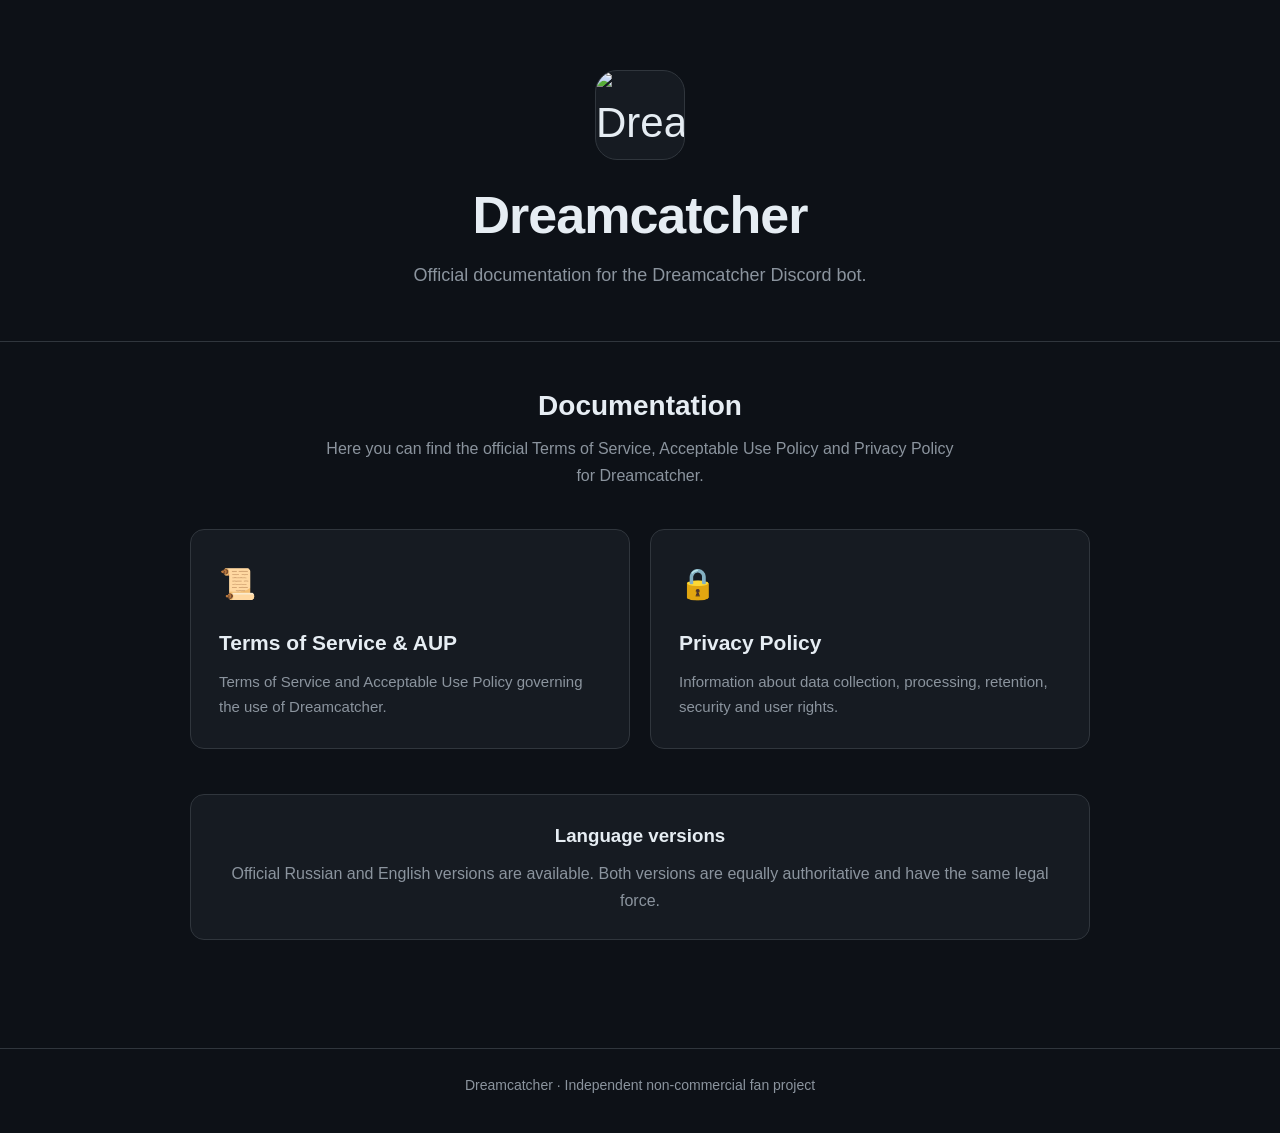
==== index.html @ 42b3a56c "Update index.html" ====
<!DOCTYPE html><html lang="en"><head><meta charset="UTF-8"><meta name="viewport" content="width=device-width, initial-scale=1.0"><title>Dreamcatcher Documentation</title><link rel="stylesheet" href="style.css"></head><body>
<header class="hero"><div class="container"><img class="logo" src="logo.png" alt="Dreamcatcher logo"><h1>Dreamcatcher</h1><p class="subtitle">Official documentation for the Dreamcatcher Discord bot.</p></div></header>
<main><div class="container"><section class="intro"><h2>Documentation</h2><p>Here you can find the official Terms of Service, Acceptable Use Policy and Privacy Policy for Dreamcatcher.</p></section>
<section class="documents"><a class="card" href="terms.html"><div class="card-icon">📜</div><h3>Terms of Service &amp; AUP</h3><p>Terms of Service and Acceptable Use Policy governing the use of Dreamcatcher.</p></a>
<a class="card" href="privacy.html"><div class="card-icon">🔒</div><h3>Privacy Policy</h3><p>Information about data collection, processing, retention, security and user rights.</p></a></section>
<section class="languages"><h3>Language versions</h3><p>Official Russian and English versions are available. Both versions are equally authoritative and have the same legal force.</p></section></div></main>
<footer><div class="container">Dreamcatcher · Independent non-commercial fan project</div></footer></body></html>
---- style.css ----
*{box-sizing:border-box}
body{margin:0;font-family:-apple-system,BlinkMacSystemFont,"Segoe UI",Roboto,Helvetica,Arial,sans-serif;background:#0d1117;color:#e6edf3;line-height:1.7}
.container{width:min(900px,calc(100% - 32px));margin:0 auto}
header{padding:45px 0 30px;border-bottom:1px solid #30363d}
.hero{padding:70px 0 50px;text-align:center}
.logo{width:90px;height:90px;margin:0 auto 24px;border-radius:22px;background:#161b22;border:1px solid #30363d;display:flex;align-items:center;justify-content:center;font-size:42px}
.back{display:inline-block;margin-bottom:25px;color:#8b949e;text-decoration:none;font-size:14px}
.back:hover{color:#e6edf3}
h1{margin:0;font-size:clamp(32px,7vw,52px);line-height:1.2;letter-spacing:-1px}
.subtitle{margin:14px auto 0;max-width:650px;color:#8b949e;font-size:18px}
main{padding:45px 0 70px}
.intro{text-align:center;margin-bottom:40px}.intro h2{margin-bottom:10px;font-size:28px}.intro p{margin:0 auto;max-width:650px;color:#8b949e}
.documents{display:grid;grid-template-columns:repeat(2,1fr);gap:20px}
.card{display:block;padding:28px;background:#161b22;border:1px solid #30363d;border-radius:14px;color:inherit;text-decoration:none;transition:border-color .2s ease,transform .2s ease}
.card:hover{border-color:#8b949e;transform:translateY(-2px)}
.card-icon{font-size:30px;margin-bottom:16px}.card h3{margin:0 0 8px;font-size:21px}.card p{margin:0;color:#8b949e;font-size:15px}
.language-switch{display:flex;gap:8px;margin-top:28px}.language-switch button{padding:9px 16px;border:1px solid #30363d;border-radius:8px;background:#161b22;color:#8b949e;cursor:pointer;font-size:14px}.language-switch button.active{color:#e6edf3;border-color:#8b949e}
.document{display:none}.document.active{display:block}.update{color:#8b949e;margin-bottom:35px}
section{margin-bottom:38px}h2{margin:0 0 14px;font-size:23px;line-height:1.35}p{margin:0 0 15px}ul{margin:0 0 18px;padding-left:25px}li{margin-bottom:7px}
a{color:#58a6ff}.note,.languages{margin-top:45px;padding:25px;background:#161b22;border:1px solid #30363d;border-radius:14px;color:#8b949e}.languages{text-align:center}.languages h3{margin:0 0 8px;color:#e6edf3}.languages p{margin:0}
footer{padding:25px 0 35px;text-align:center;border-top:1px solid #30363d;color:#8b949e;font-size:14px}
@media(max-width:650px){.documents{grid-template-columns:1fr}.hero{padding:50px 0 40px}main{padding:35px 0 55px}h2{font-size:21px}}
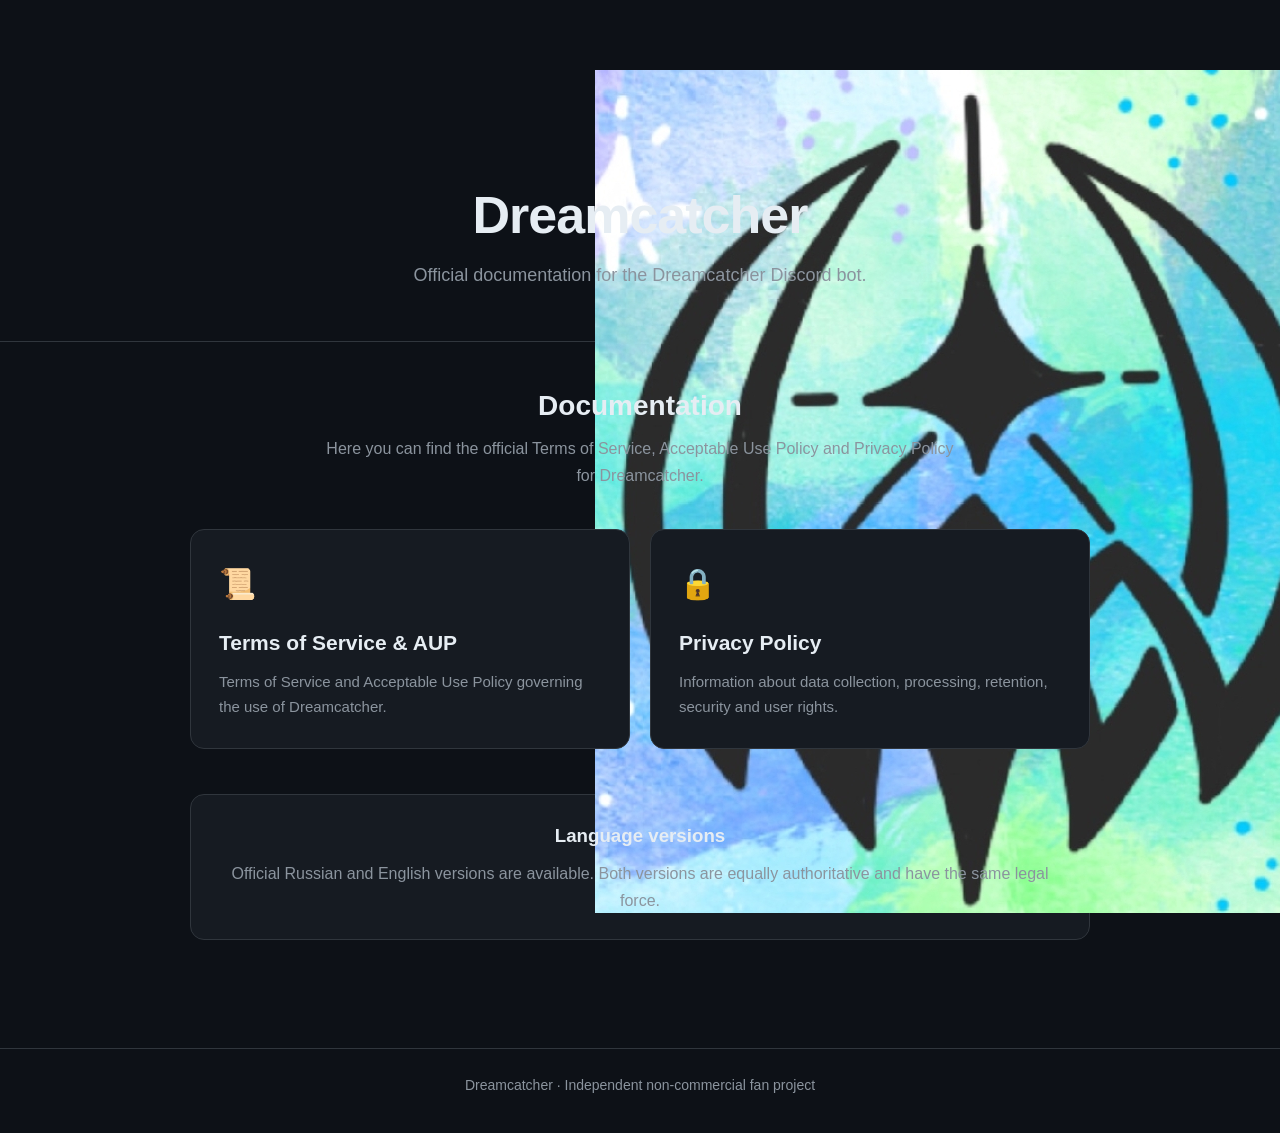
==== commit 87fd4363: "Update index.html" ====
--- a/index.html
+++ b/index.html
@@ -1,5 +1,5 @@
 <!DOCTYPE html><html lang="en"><head><meta charset="UTF-8"><meta name="viewport" content="width=device-width, initial-scale=1.0"><title>Dreamcatcher Documentation</title><link rel="stylesheet" href="style.css"></head><body>
-<header class="hero"><div class="container"><img class="logo" src="logo.png" alt="Dreamcatcher logo"><h1>Dreamcatcher</h1><p class="subtitle">Official documentation for the Dreamcatcher Discord bot.</p></div></header>
+<header class="hero"><div class="container"><div class="logo"><img src="logo.png" alt="Dreamcatcher logo"></div><h1>Dreamcatcher</h1><p class="subtitle">Official documentation for the Dreamcatcher Discord bot.</p></div></header>
 <main><div class="container"><section class="intro"><h2>Documentation</h2><p>Here you can find the official Terms of Service, Acceptable Use Policy and Privacy Policy for Dreamcatcher.</p></section>
 <section class="documents"><a class="card" href="terms.html"><div class="card-icon">📜</div><h3>Terms of Service &amp; AUP</h3><p>Terms of Service and Acceptable Use Policy governing the use of Dreamcatcher.</p></a>
 <a class="card" href="privacy.html"><div class="card-icon">🔒</div><h3>Privacy Policy</h3><p>Information about data collection, processing, retention, security and user rights.</p></a></section>
--- a/style.css
+++ b/style.css
@@ -3,7 +3,7 @@
 .container{width:min(900px,calc(100% - 32px));margin:0 auto}
 header{padding:45px 0 30px;border-bottom:1px solid #30363d}
 .hero{padding:70px 0 50px;text-align:center}
-.logo{width:90px;height:90px;margin:0 auto 24px;border-radius:22px;background:#161b22;border:1px solid #30363d;display:flex;align-items:center;justify-content:center;font-size:42px}
+.logo{width:90px;height:90px;margin:0 auto 24px;display:block;object-fit:contain;border-radius:22px}
 .back{display:inline-block;margin-bottom:25px;color:#8b949e;text-decoration:none;font-size:14px}
 .back:hover{color:#e6edf3}
 h1{margin:0;font-size:clamp(32px,7vw,52px);line-height:1.2;letter-spacing:-1px}
@@ -19,4 +19,4 @@
 section{margin-bottom:38px}h2{margin:0 0 14px;font-size:23px;line-height:1.35}p{margin:0 0 15px}ul{margin:0 0 18px;padding-left:25px}li{margin-bottom:7px}
 a{color:#58a6ff}.note,.languages{margin-top:45px;padding:25px;background:#161b22;border:1px solid #30363d;border-radius:14px;color:#8b949e}.languages{text-align:center}.languages h3{margin:0 0 8px;color:#e6edf3}.languages p{margin:0}
 footer{padding:25px 0 35px;text-align:center;border-top:1px solid #30363d;color:#8b949e;font-size:14px}
-@media(max-width:650px){.documents{grid-template-columns:1fr}.hero{padding:50px 0 40px}main{padding:35px 0 55px}h2{font-size:21px}}+@media(max-width:650px){.documents{grid-template-columns:1fr}.hero{padding:50px 0 40px}main{padding:35px 0 55px}h2{font-size:21px}}
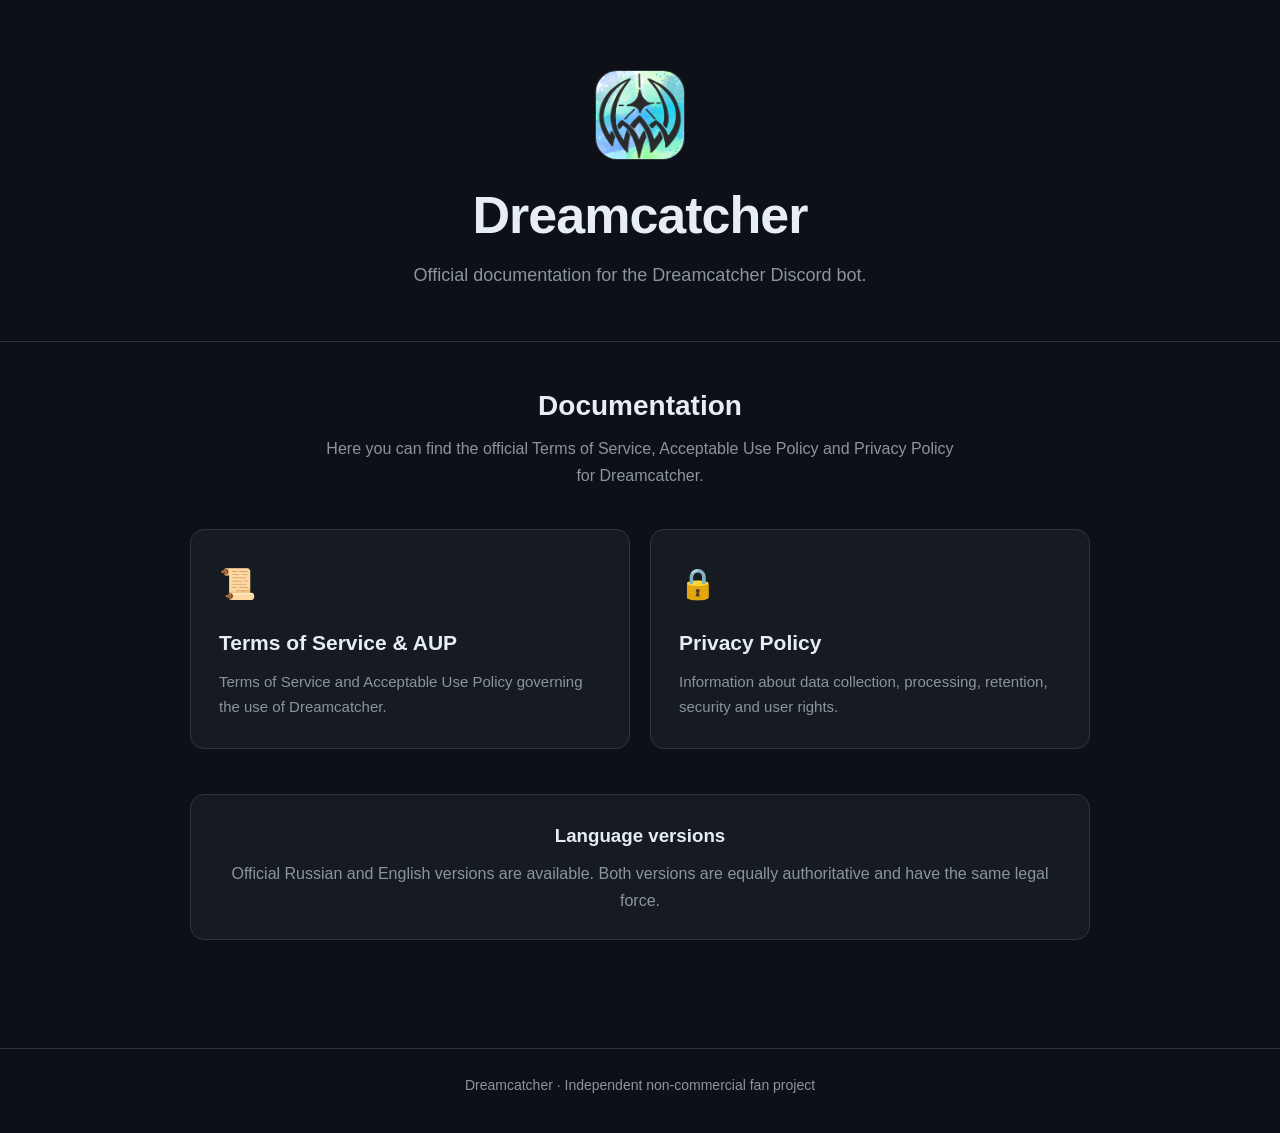
==== commit 51b7326c: "Update index.html" ====
--- a/index.html
+++ b/index.html
@@ -1,5 +1,5 @@
 <!DOCTYPE html><html lang="en"><head><meta charset="UTF-8"><meta name="viewport" content="width=device-width, initial-scale=1.0"><title>Dreamcatcher Documentation</title><link rel="stylesheet" href="style.css"></head><body>
-<header class="hero"><div class="container"><div class="logo"><img src="logo.png" alt="Dreamcatcher logo"></div><h1>Dreamcatcher</h1><p class="subtitle">Official documentation for the Dreamcatcher Discord bot.</p></div></header>
+<header class="hero"><div class="container"><img class="logo" src="logo.png" alt="Dreamcatcher logo"><h1>Dreamcatcher</h1><p class="subtitle">Official documentation for the Dreamcatcher Discord bot.</p></div></header>
 <main><div class="container"><section class="intro"><h2>Documentation</h2><p>Here you can find the official Terms of Service, Acceptable Use Policy and Privacy Policy for Dreamcatcher.</p></section>
 <section class="documents"><a class="card" href="terms.html"><div class="card-icon">📜</div><h3>Terms of Service &amp; AUP</h3><p>Terms of Service and Acceptable Use Policy governing the use of Dreamcatcher.</p></a>
 <a class="card" href="privacy.html"><div class="card-icon">🔒</div><h3>Privacy Policy</h3><p>Information about data collection, processing, retention, security and user rights.</p></a></section>
--- a/style.css
+++ b/style.css
@@ -3,7 +3,8 @@
 .container{width:min(900px,calc(100% - 32px));margin:0 auto}
 header{padding:45px 0 30px;border-bottom:1px solid #30363d}
 .hero{padding:70px 0 50px;text-align:center}
-.logo{width:90px;height:90px;margin:0 auto 24px;display:block;object-fit:contain;border-radius:22px}
+.logo{width:90px;height:90px;margin:0 auto 24px;border-radius:22px;background:#161b22;border:1px solid #30363d;display:flex;align-items:center;justify-content:center}
+.logo img{width:60px;height:60px;object-fit:contain}
 .back{display:inline-block;margin-bottom:25px;color:#8b949e;text-decoration:none;font-size:14px}
 .back:hover{color:#e6edf3}
 h1{margin:0;font-size:clamp(32px,7vw,52px);line-height:1.2;letter-spacing:-1px}
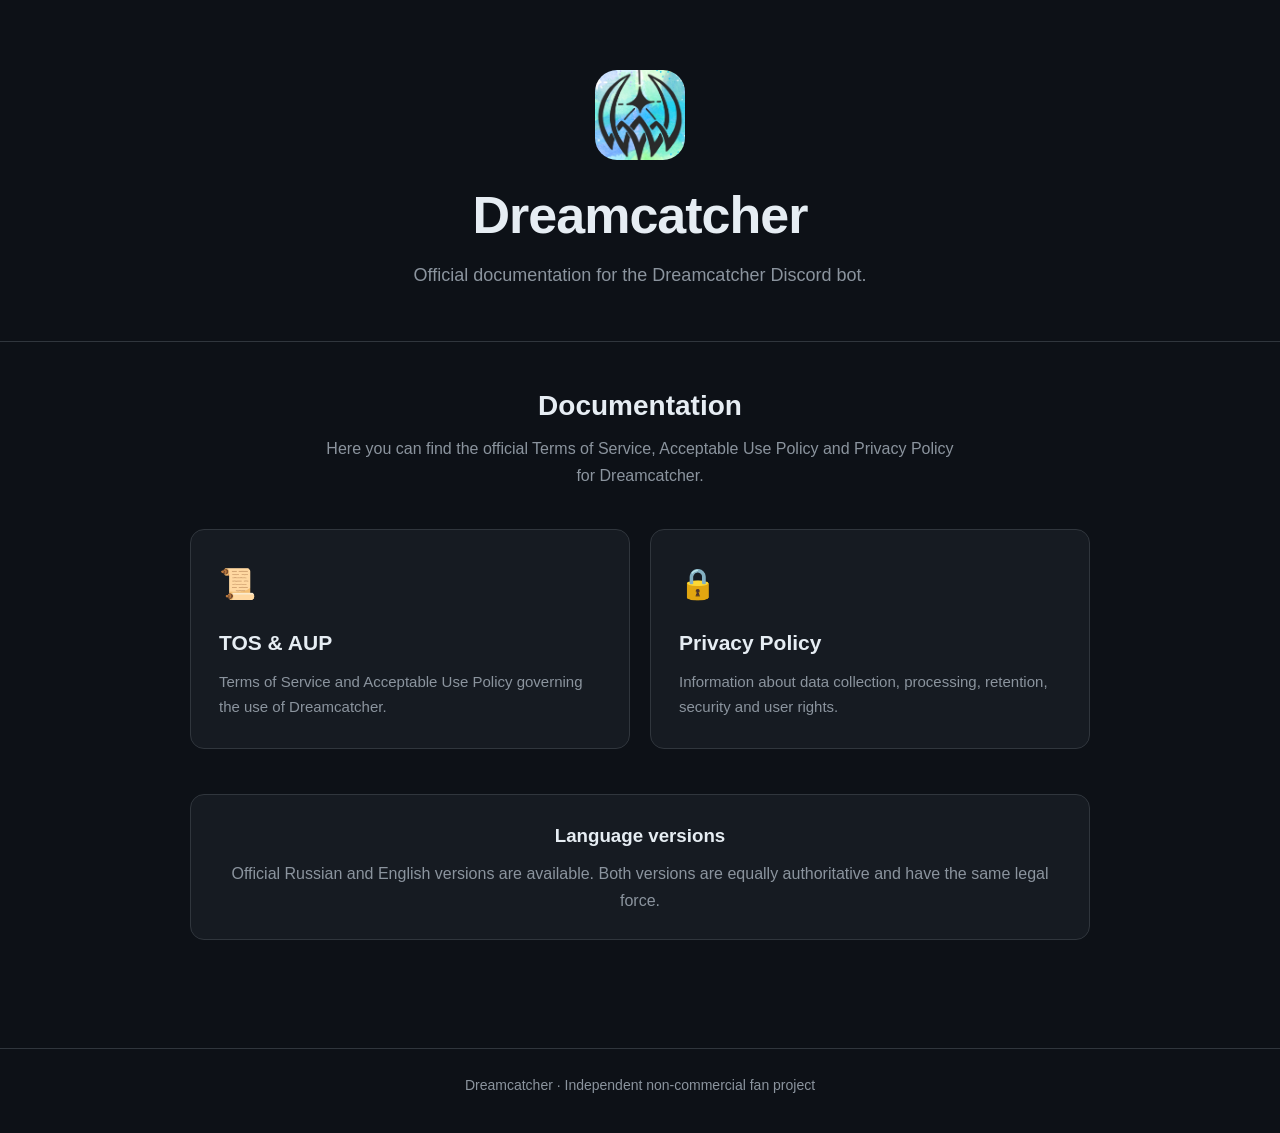
==== commit f57b7f2f: "Update index.html" ====
--- a/index.html
+++ b/index.html
@@ -1,7 +1,7 @@
 <!DOCTYPE html><html lang="en"><head><meta charset="UTF-8"><meta name="viewport" content="width=device-width, initial-scale=1.0"><title>Dreamcatcher Documentation</title><link rel="stylesheet" href="style.css"></head><body>
 <header class="hero"><div class="container"><img class="logo" src="logo.png" alt="Dreamcatcher logo"><h1>Dreamcatcher</h1><p class="subtitle">Official documentation for the Dreamcatcher Discord bot.</p></div></header>
 <main><div class="container"><section class="intro"><h2>Documentation</h2><p>Here you can find the official Terms of Service, Acceptable Use Policy and Privacy Policy for Dreamcatcher.</p></section>
-<section class="documents"><a class="card" href="terms.html"><div class="card-icon">📜</div><h3>Terms of Service &amp; AUP</h3><p>Terms of Service and Acceptable Use Policy governing the use of Dreamcatcher.</p></a>
+<section class="documents"><a class="card" href="terms.html"><div class="card-icon">📜</div><h3>TOS &amp; AUP</h3><p>Terms of Service and Acceptable Use Policy governing the use of Dreamcatcher.</p></a>
 <a class="card" href="privacy.html"><div class="card-icon">🔒</div><h3>Privacy Policy</h3><p>Information about data collection, processing, retention, security and user rights.</p></a></section>
 <section class="languages"><h3>Language versions</h3><p>Official Russian and English versions are available. Both versions are equally authoritative and have the same legal force.</p></section></div></main>
 <footer><div class="container">Dreamcatcher · Independent non-commercial fan project</div></footer></body></html>
--- a/style.css
+++ b/style.css
@@ -3,8 +3,7 @@
 .container{width:min(900px,calc(100% - 32px));margin:0 auto}
 header{padding:45px 0 30px;border-bottom:1px solid #30363d}
 .hero{padding:70px 0 50px;text-align:center}
-.logo{width:90px;height:90px;margin:0 auto 24px;border-radius:22px;background:#161b22;border:1px solid #30363d;display:flex;align-items:center;justify-content:center}
-.logo img{width:60px;height:60px;object-fit:contain}
+.logo{width:90px;height:90px;margin:0 auto 24px;display:block;object-fit:cover;border-radius:22px;}
 .back{display:inline-block;margin-bottom:25px;color:#8b949e;text-decoration:none;font-size:14px}
 .back:hover{color:#e6edf3}
 h1{margin:0;font-size:clamp(32px,7vw,52px);line-height:1.2;letter-spacing:-1px}
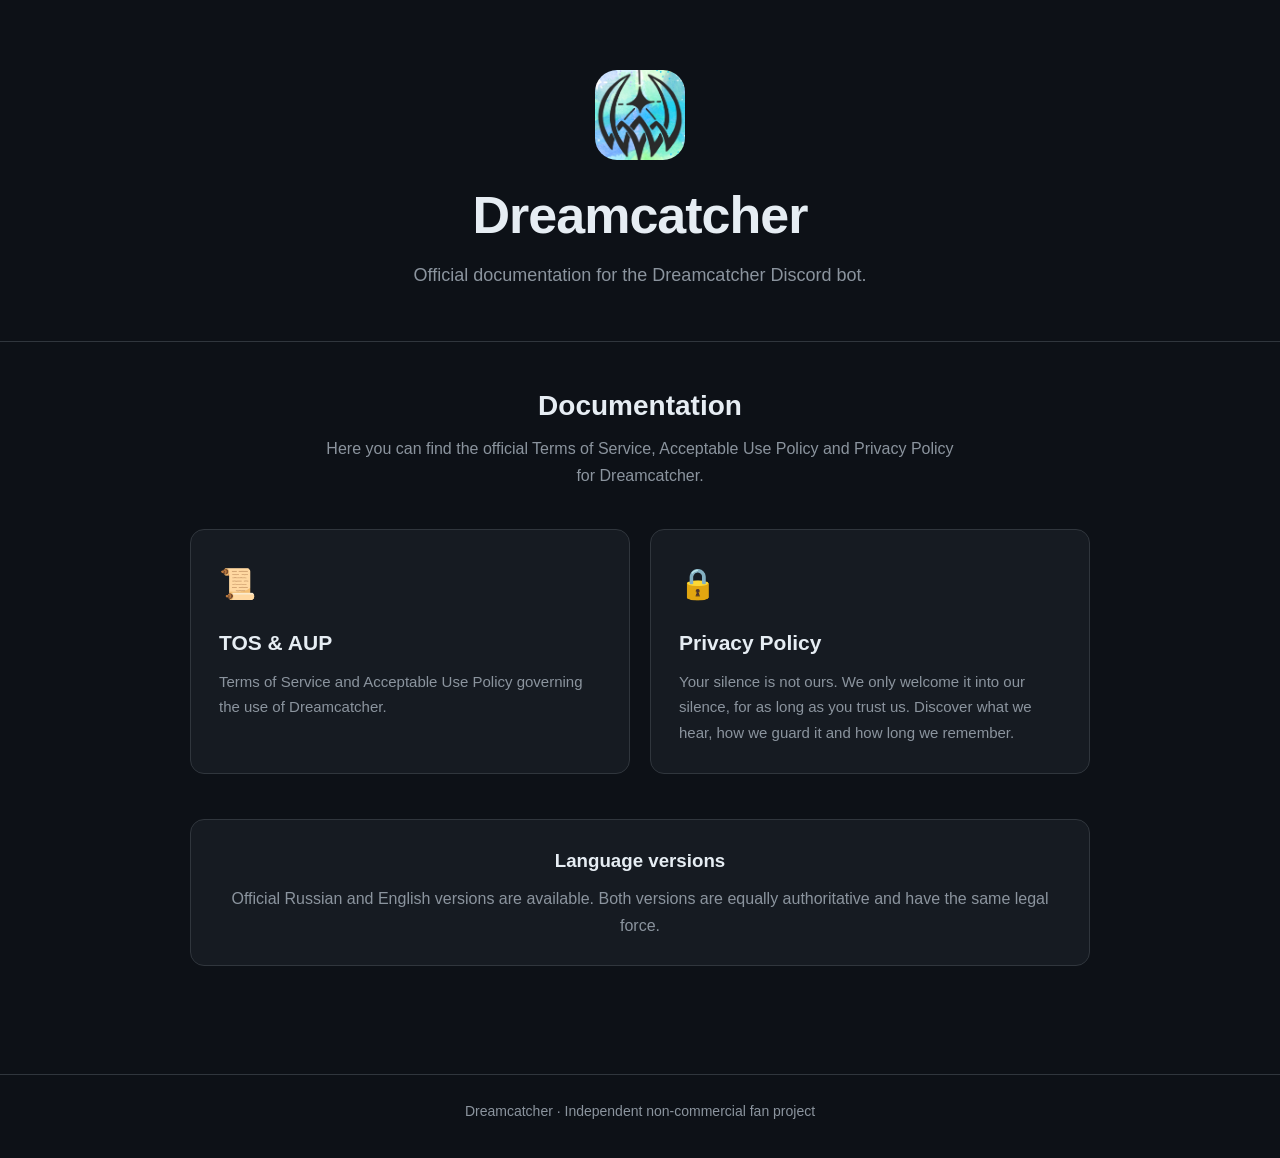
==== commit 1db7658a: "Update index.html" ====
--- a/index.html
+++ b/index.html
@@ -2,6 +2,6 @@
 <header class="hero"><div class="container"><img class="logo" src="logo.png" alt="Dreamcatcher logo"><h1>Dreamcatcher</h1><p class="subtitle">Official documentation for the Dreamcatcher Discord bot.</p></div></header>
 <main><div class="container"><section class="intro"><h2>Documentation</h2><p>Here you can find the official Terms of Service, Acceptable Use Policy and Privacy Policy for Dreamcatcher.</p></section>
 <section class="documents"><a class="card" href="terms.html"><div class="card-icon">📜</div><h3>TOS &amp; AUP</h3><p>Terms of Service and Acceptable Use Policy governing the use of Dreamcatcher.</p></a>
-<a class="card" href="privacy.html"><div class="card-icon">🔒</div><h3>Privacy Policy</h3><p>Information about data collection, processing, retention, security and user rights.</p></a></section>
+<a class="card" href="privacy.html"><div class="card-icon">🔒</div><h3>Privacy Policy</h3><p>Your silence is not ours. We only welcome it into our silence, for as long as you trust us. Discover what we hear, how we guard it and how long we remember.</p></a></section>
 <section class="languages"><h3>Language versions</h3><p>Official Russian and English versions are available. Both versions are equally authoritative and have the same legal force.</p></section></div></main>
 <footer><div class="container">Dreamcatcher · Independent non-commercial fan project</div></footer></body></html>
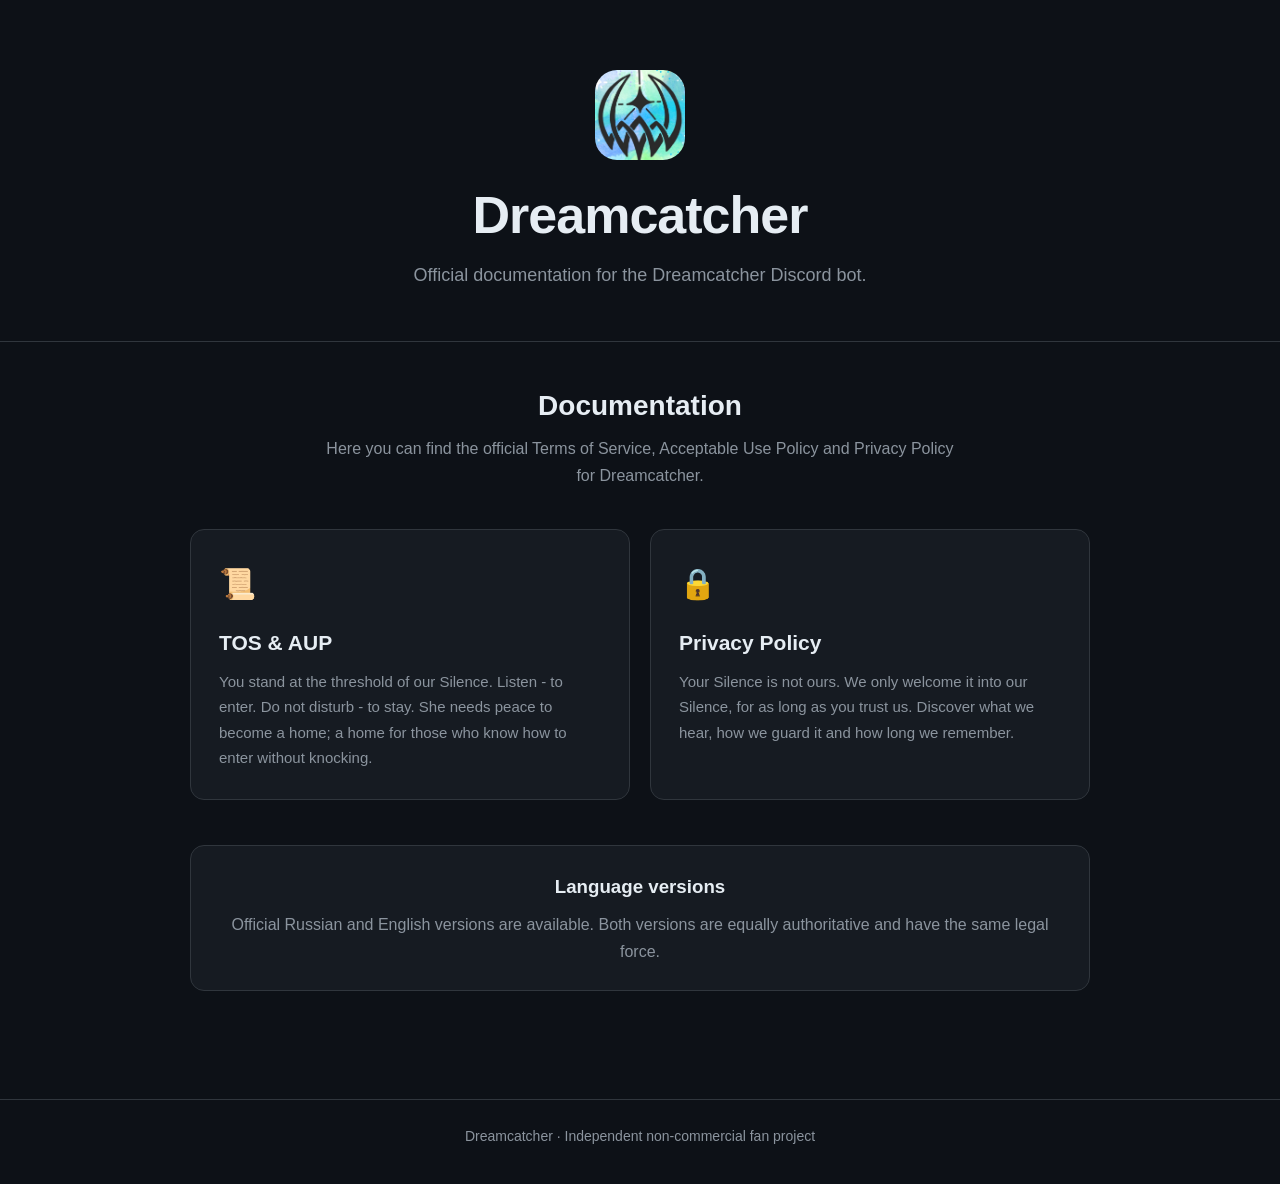
==== commit b9d16642: "Update index.html" ====
--- a/index.html
+++ b/index.html
@@ -1,7 +1,7 @@
 <!DOCTYPE html><html lang="en"><head><meta charset="UTF-8"><meta name="viewport" content="width=device-width, initial-scale=1.0"><title>Dreamcatcher Documentation</title><link rel="stylesheet" href="style.css"></head><body>
 <header class="hero"><div class="container"><img class="logo" src="logo.png" alt="Dreamcatcher logo"><h1>Dreamcatcher</h1><p class="subtitle">Official documentation for the Dreamcatcher Discord bot.</p></div></header>
 <main><div class="container"><section class="intro"><h2>Documentation</h2><p>Here you can find the official Terms of Service, Acceptable Use Policy and Privacy Policy for Dreamcatcher.</p></section>
-<section class="documents"><a class="card" href="terms.html"><div class="card-icon">📜</div><h3>TOS &amp; AUP</h3><p>Terms of Service and Acceptable Use Policy governing the use of Dreamcatcher.</p></a>
-<a class="card" href="privacy.html"><div class="card-icon">🔒</div><h3>Privacy Policy</h3><p>Your silence is not ours. We only welcome it into our silence, for as long as you trust us. Discover what we hear, how we guard it and how long we remember.</p></a></section>
+<section class="documents"><a class="card" href="terms.html"><div class="card-icon">📜</div><h3>TOS &amp; AUP</h3><p>You stand at the threshold of our Silence. Listen - to enter. Do not disturb - to stay. She needs peace to become a home; a home for those who know how to enter without knocking.</p></a>
+<a class="card" href="privacy.html"><div class="card-icon">🔒</div><h3>Privacy Policy</h3><p>Your Silence is not ours. We only welcome it into our Silence, for as long as you trust us. Discover what we hear, how we guard it and how long we remember.</p></a></section>
 <section class="languages"><h3>Language versions</h3><p>Official Russian and English versions are available. Both versions are equally authoritative and have the same legal force.</p></section></div></main>
 <footer><div class="container">Dreamcatcher · Independent non-commercial fan project</div></footer></body></html>
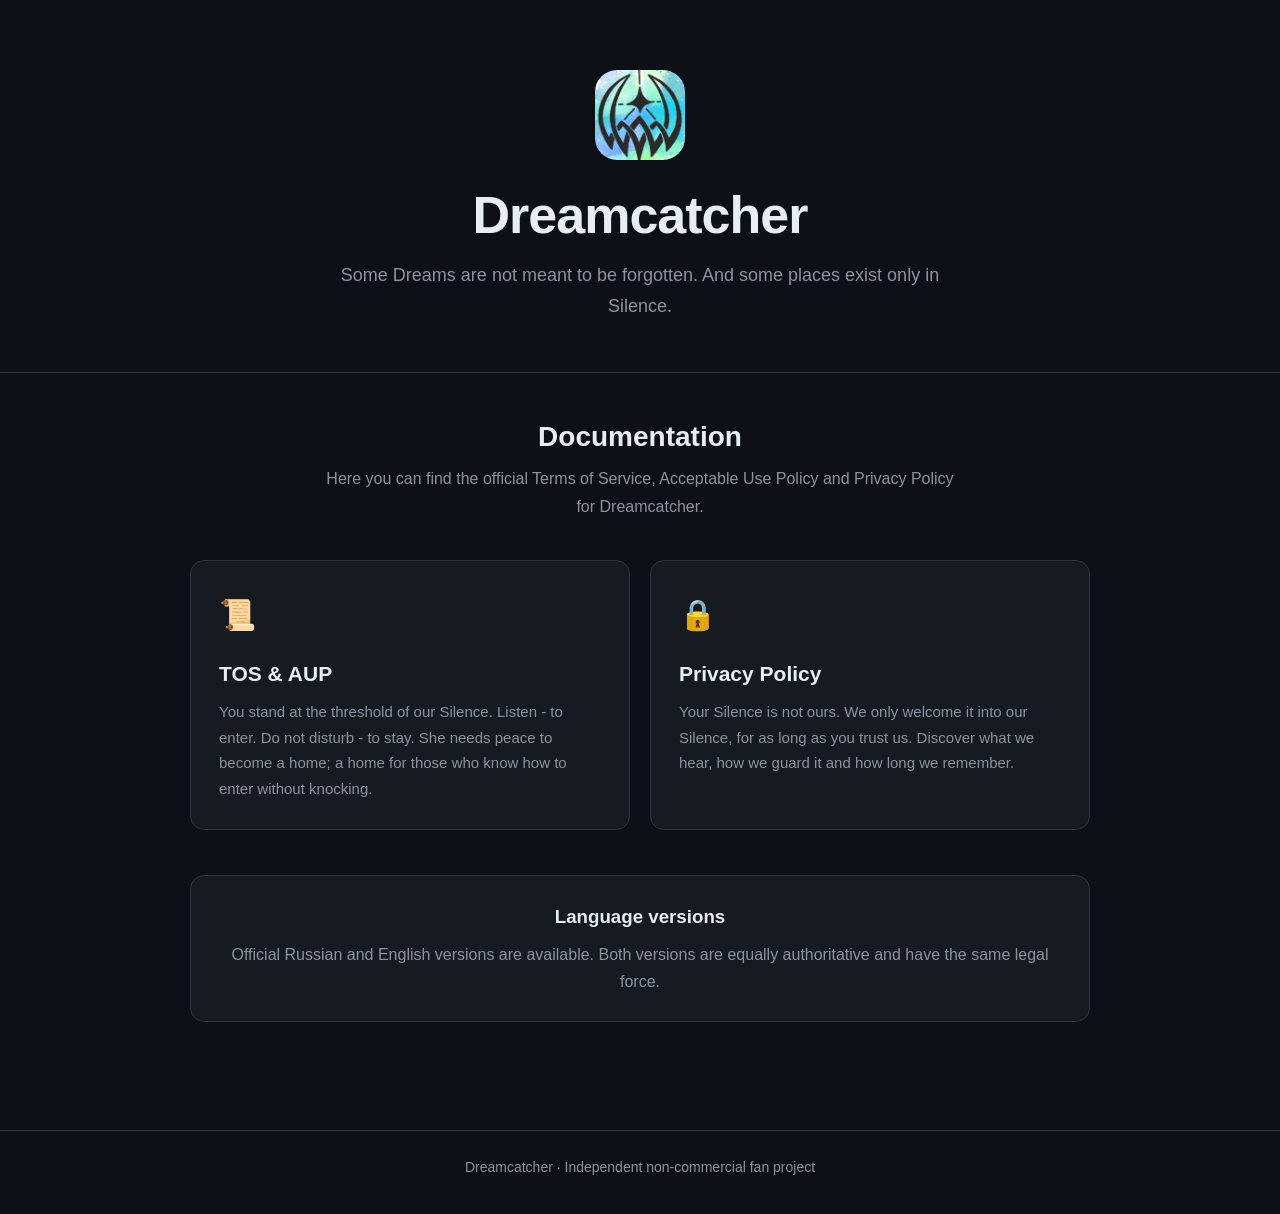
==== commit cc630950: "Update index.html" ====
--- a/index.html
+++ b/index.html
@@ -1,5 +1,5 @@
 <!DOCTYPE html><html lang="en"><head><meta charset="UTF-8"><meta name="viewport" content="width=device-width, initial-scale=1.0"><title>Dreamcatcher Documentation</title><link rel="stylesheet" href="style.css"></head><body>
-<header class="hero"><div class="container"><img class="logo" src="logo.png" alt="Dreamcatcher logo"><h1>Dreamcatcher</h1><p class="subtitle">Official documentation for the Dreamcatcher Discord bot.</p></div></header>
+<header class="hero"><div class="container"><img class="logo" src="logo.png" alt="Dreamcatcher logo"><h1>Dreamcatcher</h1><p class="subtitle">Some Dreams are not meant to be forgotten. And some places exist only in Silence.</p></div></header>
 <main><div class="container"><section class="intro"><h2>Documentation</h2><p>Here you can find the official Terms of Service, Acceptable Use Policy and Privacy Policy for Dreamcatcher.</p></section>
 <section class="documents"><a class="card" href="terms.html"><div class="card-icon">📜</div><h3>TOS &amp; AUP</h3><p>You stand at the threshold of our Silence. Listen - to enter. Do not disturb - to stay. She needs peace to become a home; a home for those who know how to enter without knocking.</p></a>
 <a class="card" href="privacy.html"><div class="card-icon">🔒</div><h3>Privacy Policy</h3><p>Your Silence is not ours. We only welcome it into our Silence, for as long as you trust us. Discover what we hear, how we guard it and how long we remember.</p></a></section>
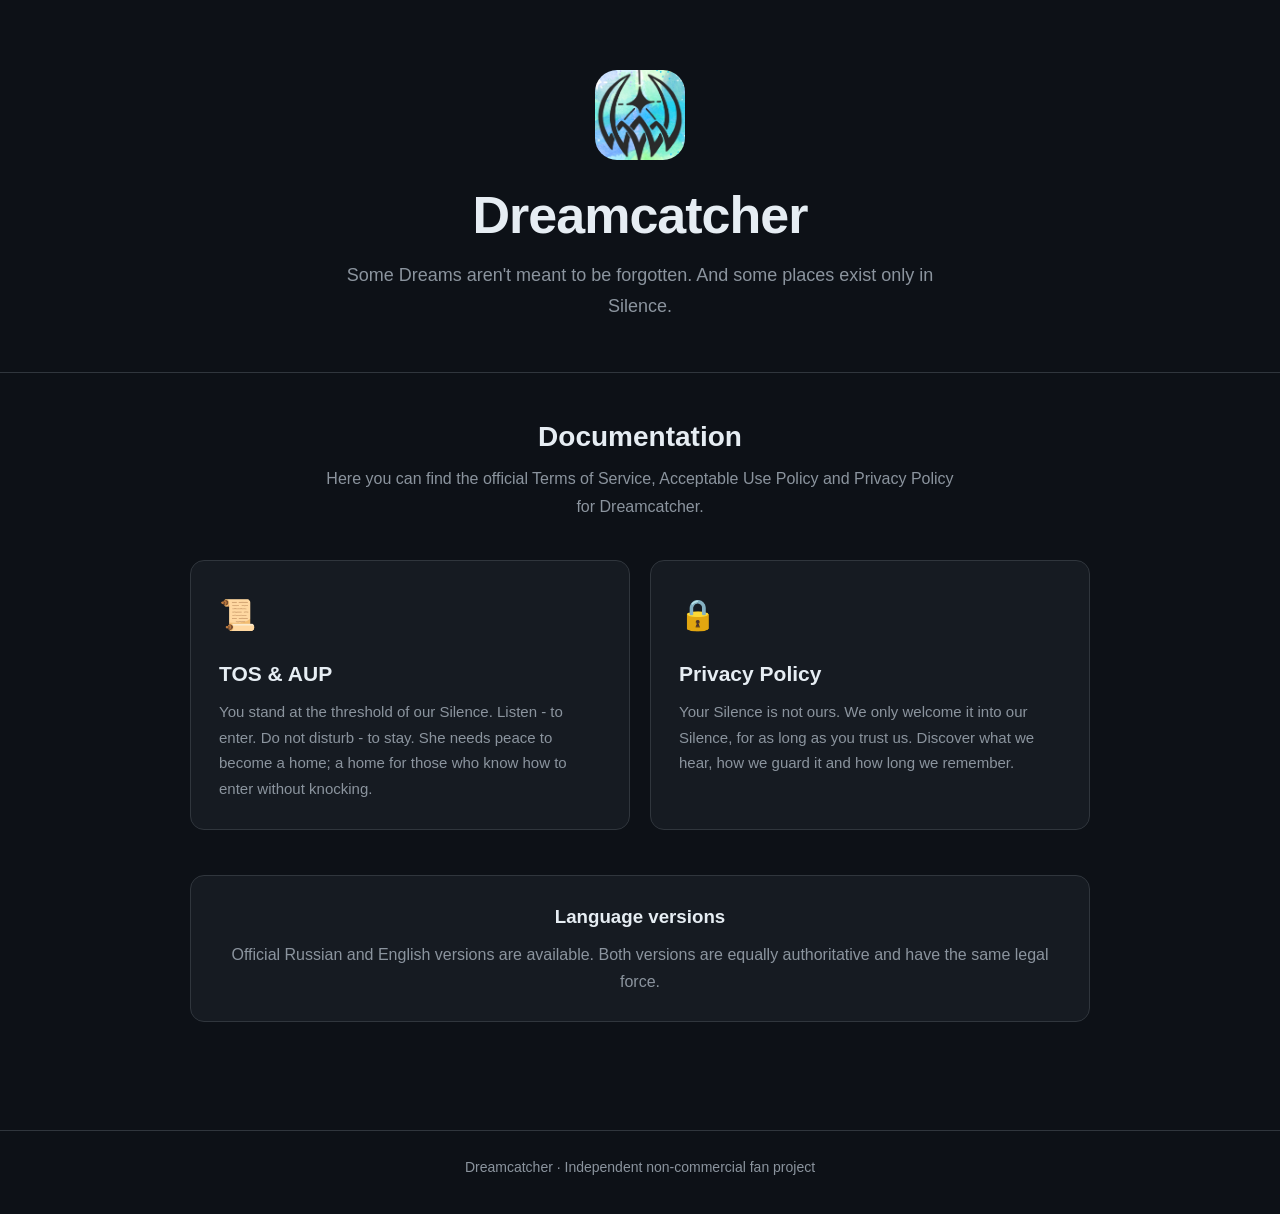
==== commit 12cf6103: "Update index.html" ====
--- a/index.html
+++ b/index.html
@@ -1,5 +1,5 @@
 <!DOCTYPE html><html lang="en"><head><meta charset="UTF-8"><meta name="viewport" content="width=device-width, initial-scale=1.0"><title>Dreamcatcher Documentation</title><link rel="stylesheet" href="style.css"></head><body>
-<header class="hero"><div class="container"><img class="logo" src="logo.png" alt="Dreamcatcher logo"><h1>Dreamcatcher</h1><p class="subtitle">Some Dreams are not meant to be forgotten. And some places exist only in Silence.</p></div></header>
+<header class="hero"><div class="container"><img class="logo" src="logo.png" alt="Dreamcatcher logo"><h1>Dreamcatcher</h1><p class="subtitle">Some Dreams aren't meant to be forgotten. And some places exist only in Silence.</p></div></header>
 <main><div class="container"><section class="intro"><h2>Documentation</h2><p>Here you can find the official Terms of Service, Acceptable Use Policy and Privacy Policy for Dreamcatcher.</p></section>
 <section class="documents"><a class="card" href="terms.html"><div class="card-icon">📜</div><h3>TOS &amp; AUP</h3><p>You stand at the threshold of our Silence. Listen - to enter. Do not disturb - to stay. She needs peace to become a home; a home for those who know how to enter without knocking.</p></a>
 <a class="card" href="privacy.html"><div class="card-icon">🔒</div><h3>Privacy Policy</h3><p>Your Silence is not ours. We only welcome it into our Silence, for as long as you trust us. Discover what we hear, how we guard it and how long we remember.</p></a></section>
